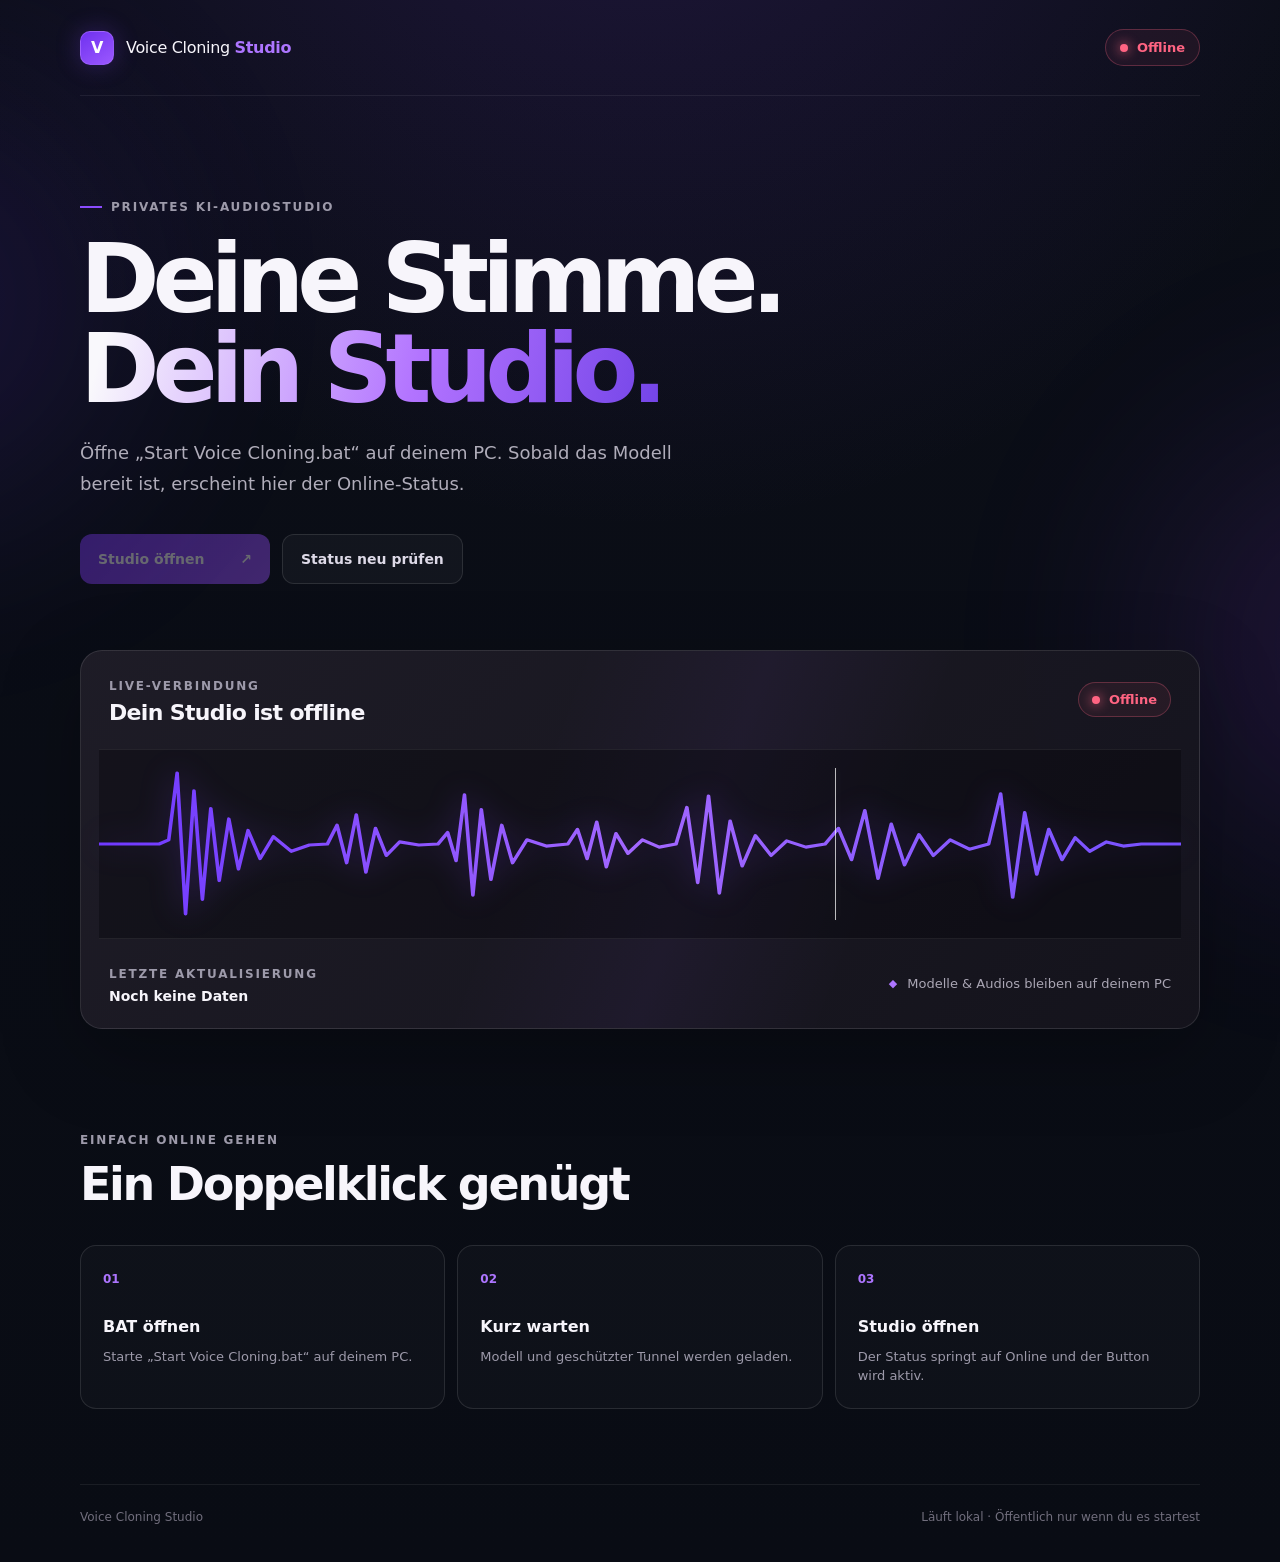
==== index.html @ 0af85f62 "Publish voice cloning studio status page" ====
<!doctype html>
<html lang="de">
  <head>
    <meta charset="utf-8">
    <meta name="viewport" content="width=device-width, initial-scale=1">
    <meta name="theme-color" content="#0a0d16">
    <meta name="description" content="Online-Status des privaten Voice Cloning Studios">
    <title>Voice Cloning Studio</title>
    <link rel="stylesheet" href="style.css">
  </head>
  <body>
    <div class="ambient ambient-one"></div>
    <div class="ambient ambient-two"></div>

    <main class="shell">
      <nav class="nav" aria-label="Hauptnavigation">
        <a class="brand" href="./" aria-label="Voice Cloning Studio Startseite">
          <span class="brand-icon" aria-hidden="true">V</span>
          <span>Voice Cloning <strong>Studio</strong></span>
        </a>
        <div id="status-pill" class="status-pill checking" role="status" aria-live="polite">
          <span class="status-dot"></span>
          <span id="status-label">Status wird geprüft</span>
        </div>
      </nav>

      <section class="hero">
        <div class="eyebrow"><span></span> Privates KI-Audiostudio</div>
        <h1>Deine Stimme.<br><span>Dein Studio.</span></h1>
        <p id="hero-copy">
          Die App läuft direkt auf deinem PC. Starte sie mit der BAT-Datei,
          dann kannst du sie hier sicher öffnen.
        </p>

        <div class="actions">
          <a id="open-app" class="primary-button disabled" href="#" aria-disabled="true">
            <span>Studio öffnen</span>
            <span aria-hidden="true">↗</span>
          </a>
          <button id="refresh-status" class="secondary-button" type="button">
            Status neu prüfen
          </button>
        </div>
      </section>

      <section class="studio-card" aria-label="Studio-Status">
        <div class="card-header">
          <div>
            <span class="mini-label">Live-Verbindung</span>
            <h2 id="card-title">Studio wird gesucht …</h2>
          </div>
          <div id="card-state" class="card-state checking">
            <span class="status-dot"></span>
            <span>Prüfen</span>
          </div>
        </div>

        <div class="wave-wrap" aria-hidden="true">
          <svg class="wave" viewBox="0 0 900 180" preserveAspectRatio="none">
            <defs>
              <linearGradient id="wave-gradient" x1="0" x2="1">
                <stop offset="0" stop-color="#6f39ff"/>
                <stop offset="0.5" stop-color="#a267ff"/>
                <stop offset="1" stop-color="#7650ff"/>
              </linearGradient>
            </defs>
            <path d="M0 90 L50 90 L58 86 L65 22 L72 157 L79 39 L86 143 L93 56 L100 125 L108 66 L116 114 L124 77 L134 104 L145 83 L160 97 L175 91 L190 90 L198 72 L206 108 L214 62 L222 117 L230 75 L239 101 L250 88 L266 91 L282 90 L290 79 L297 106 L304 43 L311 139 L318 57 L326 124 L335 72 L344 108 L356 86 L372 92 L390 90 L398 76 L406 104 L414 69 L422 112 L430 80 L440 99 L452 86 L466 93 L480 90 L489 55 L498 127 L507 44 L516 137 L525 68 L535 111 L546 82 L559 101 L572 87 L588 93 L604 90 L615 75 L626 105 L637 58 L648 123 L659 71 L670 110 L682 81 L694 101 L708 86 L724 95 L740 90 L750 42 L760 141 L770 60 L780 119 L790 76 L801 105 L812 84 L824 97 L838 88 L852 92 L867 90 L900 90" fill="none" stroke="url(#wave-gradient)" stroke-linecap="round" stroke-linejoin="round" stroke-width="3"/>
          </svg>
          <div class="playhead"></div>
        </div>

        <div class="card-footer">
          <div>
            <span class="mini-label">Letzte Aktualisierung</span>
            <strong id="last-update">Noch keine Daten</strong>
          </div>
          <div class="privacy-note">
            <span aria-hidden="true">◆</span>
            <span>Modelle &amp; Audios bleiben auf deinem PC</span>
          </div>
        </div>
      </section>

      <section class="how-it-works" aria-labelledby="steps-title">
        <div>
          <span class="mini-label">Einfach online gehen</span>
          <h2 id="steps-title">Ein Doppelklick genügt</h2>
        </div>
        <ol>
          <li><span>01</span><p><strong>BAT öffnen</strong>Starte „Start Voice Cloning.bat“ auf deinem PC.</p></li>
          <li><span>02</span><p><strong>Kurz warten</strong>Modell und geschützter Tunnel werden geladen.</p></li>
          <li><span>03</span><p><strong>Studio öffnen</strong>Der Status springt auf Online und der Button wird aktiv.</p></li>
        </ol>
      </section>

      <footer>
        <span>Voice Cloning Studio</span>
        <span>Läuft lokal · Öffentlich nur wenn du es startest</span>
      </footer>
    </main>

    <script src="app.js" defer></script>
  </body>
</html>
---- style.css ----
:root {
  color-scheme: dark;
  --bg: #090c14;
  --panel: rgba(27, 26, 35, 0.86);
  --panel-strong: #1b1a23;
  --line: rgba(255, 255, 255, 0.11);
  --muted: #9d9aaa;
  --text: #f7f5fb;
  --purple: #8b4cff;
  --purple-light: #ad75ff;
  --green: #47efb1;
  --red: #ff6482;
  font-family: Inter, ui-sans-serif, system-ui, -apple-system, BlinkMacSystemFont, "Segoe UI", sans-serif;
}

* { box-sizing: border-box; }

html { min-height: 100%; background: var(--bg); }

body {
  min-height: 100vh;
  margin: 0;
  overflow-x: hidden;
  color: var(--text);
  background:
    radial-gradient(circle at 50% -15%, rgba(102, 52, 189, 0.22), transparent 40%),
    linear-gradient(180deg, #0b0e17 0%, #090c14 100%);
}

a { color: inherit; }
button, a { -webkit-tap-highlight-color: transparent; }

.ambient {
  position: fixed;
  z-index: 0;
  width: 420px;
  height: 420px;
  border-radius: 50%;
  filter: blur(120px);
  pointer-events: none;
  opacity: 0.14;
}

.ambient-one { top: 10%; left: -300px; background: #7038ff; }
.ambient-two { right: -300px; bottom: 5%; background: #9c43ff; }

.shell {
  position: relative;
  z-index: 1;
  width: min(1120px, calc(100% - 40px));
  margin: 0 auto;
}

.nav {
  display: flex;
  align-items: center;
  justify-content: space-between;
  min-height: 96px;
  border-bottom: 1px solid rgba(255, 255, 255, 0.07);
}

.brand {
  display: inline-flex;
  align-items: center;
  gap: 12px;
  text-decoration: none;
  font-size: 16px;
  letter-spacing: -0.02em;
}

.brand strong { color: var(--purple-light); }

.brand-icon {
  display: grid;
  place-items: center;
  width: 34px;
  height: 34px;
  border: 1px solid rgba(174, 119, 255, 0.5);
  border-radius: 10px;
  color: white;
  background: linear-gradient(145deg, #6f31ef, #9b58ff);
  box-shadow: 0 0 24px rgba(136, 72, 255, 0.28);
  font-weight: 800;
}

.status-pill, .card-state {
  display: inline-flex;
  align-items: center;
  gap: 9px;
  border: 1px solid var(--line);
  border-radius: 999px;
  color: var(--muted);
  background: rgba(255, 255, 255, 0.035);
  font-size: 13px;
  font-weight: 700;
}

.status-pill { padding: 10px 14px; }
.card-state { padding: 9px 13px; }

.status-dot {
  width: 8px;
  height: 8px;
  border-radius: 50%;
  background: currentColor;
  box-shadow: 0 0 12px currentColor;
}

.online { color: var(--green); border-color: rgba(71, 239, 177, 0.28); background: rgba(71, 239, 177, 0.07); }
.offline { color: var(--red); border-color: rgba(255, 100, 130, 0.28); background: rgba(255, 100, 130, 0.07); }
.checking .status-dot { animation: pulse 1.15s ease-in-out infinite; }

.hero {
  max-width: 850px;
  padding: 104px 0 66px;
}

.eyebrow, .mini-label {
  color: var(--muted);
  font-size: 12px;
  font-weight: 800;
  letter-spacing: 0.15em;
  text-transform: uppercase;
}

.eyebrow { display: flex; align-items: center; gap: 9px; }
.eyebrow span { width: 22px; height: 2px; background: var(--purple); }

.hero h1 {
  margin: 20px 0 24px;
  font-size: clamp(54px, 8vw, 96px);
  line-height: 0.94;
  letter-spacing: -0.075em;
}

.hero h1 span {
  color: transparent;
  background: linear-gradient(105deg, #f9f8fc 5%, #b273ff 58%, #7243e7 100%);
  -webkit-background-clip: text;
  background-clip: text;
}

.hero > p {
  max-width: 650px;
  margin: 0;
  color: #b0adba;
  font-size: 18px;
  line-height: 1.7;
}

.actions { display: flex; gap: 12px; margin-top: 34px; }

.primary-button, .secondary-button {
  min-height: 50px;
  border-radius: 12px;
  padding: 0 18px;
  font: inherit;
  font-size: 14px;
  font-weight: 800;
  cursor: pointer;
  transition: transform 160ms ease, border-color 160ms ease, opacity 160ms ease;
}

.primary-button {
  display: inline-flex;
  align-items: center;
  justify-content: space-between;
  gap: 32px;
  min-width: 190px;
  color: white;
  text-decoration: none;
  background: linear-gradient(135deg, #7937ee, #9b52ff);
  box-shadow: 0 12px 34px rgba(127, 53, 238, 0.25);
}

.secondary-button { border: 1px solid var(--line); color: #ddd9e7; background: rgba(255, 255, 255, 0.035); }
.primary-button:not(.disabled):hover, .secondary-button:hover { transform: translateY(-2px); border-color: rgba(171, 116, 255, 0.45); }
.primary-button.disabled { opacity: 0.38; cursor: not-allowed; box-shadow: none; }

.studio-card {
  position: relative;
  overflow: hidden;
  border: 1px solid var(--line);
  border-radius: 22px;
  background: linear-gradient(135deg, rgba(31, 29, 40, 0.96), rgba(21, 20, 29, 0.96));
  box-shadow: 0 24px 80px rgba(0, 0, 0, 0.25);
}

.studio-card::before {
  position: absolute;
  inset: 0;
  content: "";
  pointer-events: none;
  background: linear-gradient(110deg, transparent 40%, rgba(149, 83, 255, 0.055), transparent 70%);
}

.card-header, .card-footer {
  position: relative;
  display: flex;
  align-items: center;
  justify-content: space-between;
  gap: 22px;
  padding: 24px 28px;
}

.card-header h2 { margin: 6px 0 0; font-size: 22px; letter-spacing: -0.03em; }
.wave-wrap { position: relative; height: 190px; margin: 0 18px; border-block: 1px solid rgba(255, 255, 255, 0.07); background: rgba(5, 5, 10, 0.36); }
.wave { width: 100%; height: 100%; filter: drop-shadow(0 0 15px rgba(132, 67, 255, 0.33)); }
.playhead { position: absolute; top: 18px; bottom: 18px; left: 68%; width: 1px; background: rgba(255, 255, 255, 0.72); box-shadow: 0 0 8px rgba(255, 255, 255, 0.2); }

.card-footer strong { display: block; margin-top: 6px; font-size: 14px; }
.privacy-note { display: flex; align-items: center; gap: 10px; color: #aaa6b4; font-size: 13px; }
.privacy-note > span:first-child { color: var(--purple-light); font-size: 11px; }

.how-it-works { padding: 100px 0 75px; }
.how-it-works h2 { margin: 9px 0 34px; font-size: clamp(30px, 4vw, 46px); letter-spacing: -0.05em; }
.how-it-works ol { display: grid; grid-template-columns: repeat(3, 1fr); gap: 12px; margin: 0; padding: 0; list-style: none; }
.how-it-works li { min-height: 150px; padding: 22px; border: 1px solid var(--line); border-radius: 16px; background: rgba(255, 255, 255, 0.025); }
.how-it-works li > span { color: var(--purple-light); font-size: 12px; font-weight: 900; }
.how-it-works p { display: flex; flex-direction: column; gap: 8px; margin: 28px 0 0; color: var(--muted); line-height: 1.5; font-size: 13px; }
.how-it-works p strong { color: var(--text); font-size: 16px; }

footer { display: flex; justify-content: space-between; gap: 20px; padding: 25px 0 38px; border-top: 1px solid rgba(255, 255, 255, 0.07); color: #716e7d; font-size: 12px; }

@keyframes pulse { 50% { opacity: 0.3; transform: scale(0.75); } }

@media (max-width: 720px) {
  .shell { width: min(100% - 26px, 1120px); }
  .nav { min-height: 78px; }
  .brand > span:last-child { display: none; }
  .hero { padding: 76px 0 48px; }
  .hero h1 { font-size: clamp(52px, 17vw, 76px); }
  .hero > p { font-size: 16px; }
  .actions { flex-direction: column; }
  .primary-button, .secondary-button { width: 100%; }
  .card-header, .card-footer { align-items: flex-start; flex-direction: column; padding: 21px; }
  .wave-wrap { height: 150px; margin: 0 10px; }
  .how-it-works { padding: 72px 0 55px; }
  .how-it-works ol { grid-template-columns: 1fr; }
  .how-it-works li { min-height: 125px; }
  footer { flex-direction: column; }
}

@media (prefers-reduced-motion: reduce) {
  *, *::before, *::after { scroll-behavior: auto !important; animation: none !important; transition: none !important; }
}
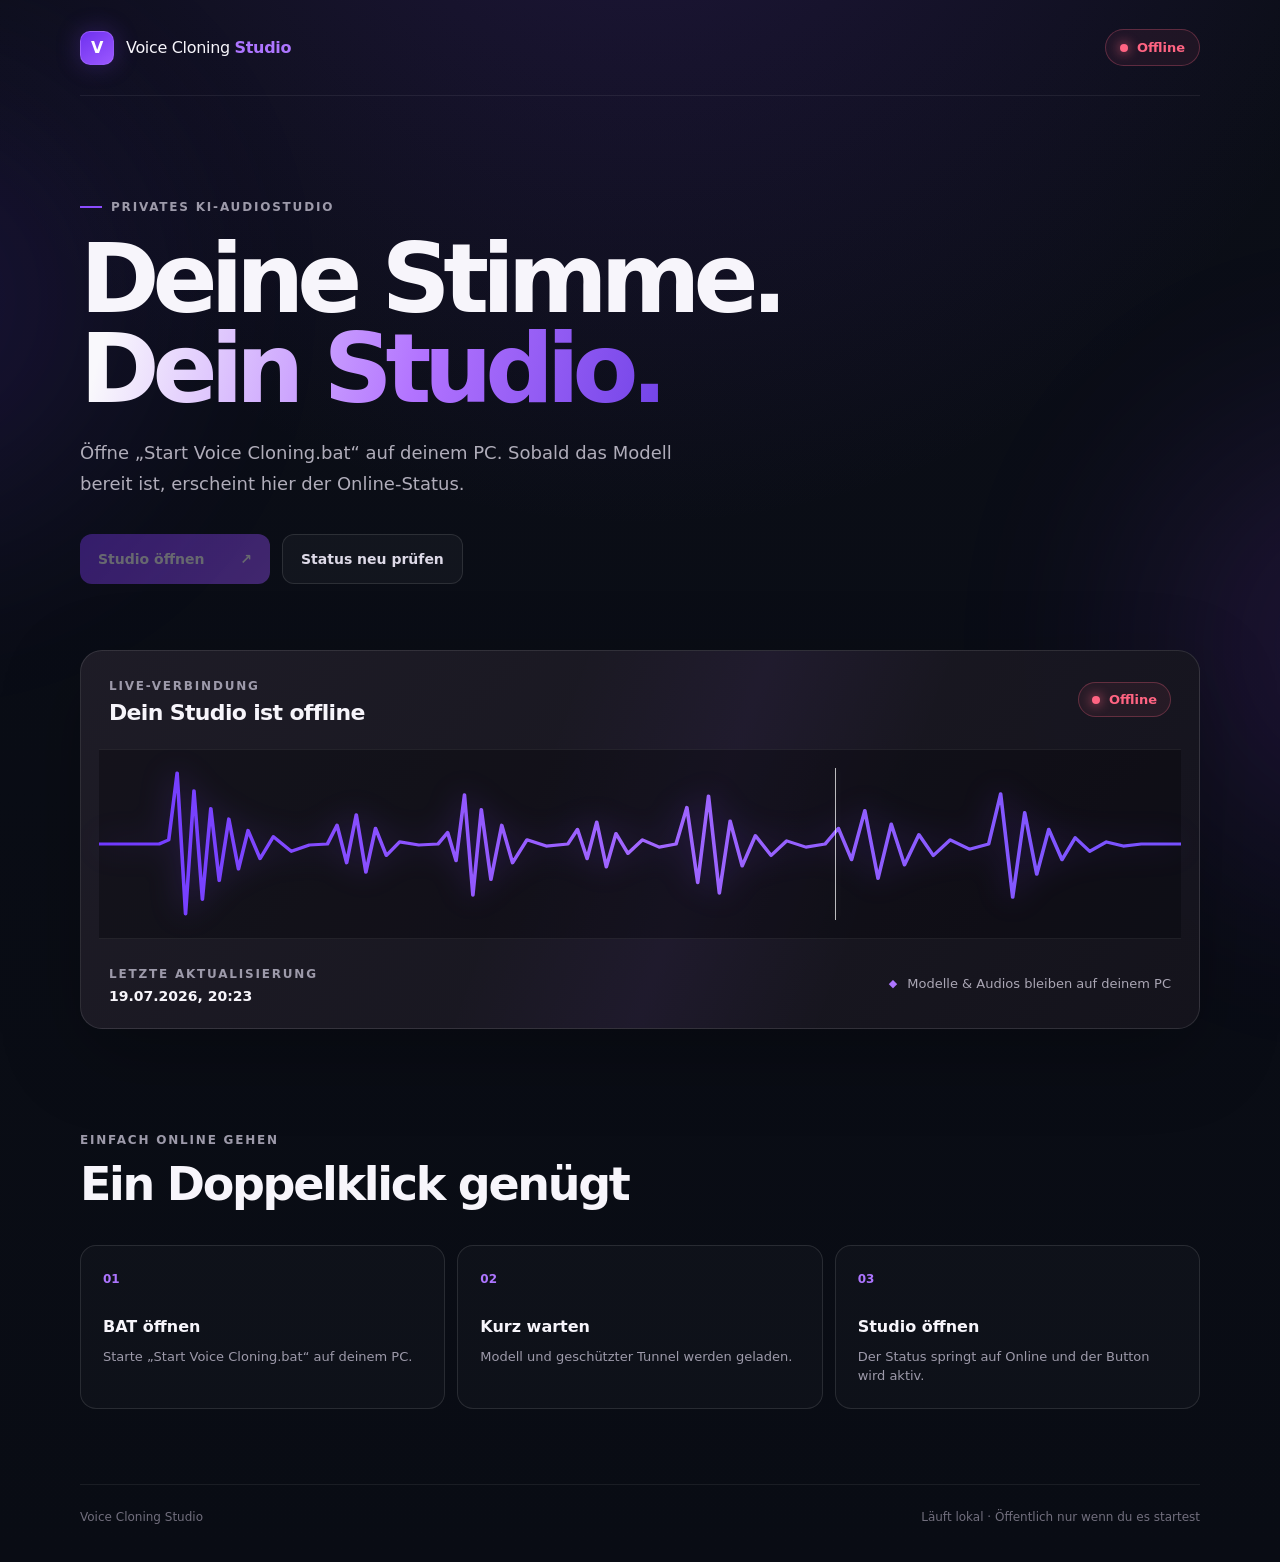
==== commit e0340b6d: "Version public page assets" ====
--- a/index.html
+++ b/index.html
@@ -6,7 +6,7 @@
     <meta name="theme-color" content="#0a0d16">
     <meta name="description" content="Online-Status des privaten Voice Cloning Studios">
     <title>Voice Cloning Studio</title>
-    <link rel="stylesheet" href="style.css">
+    <link rel="stylesheet" href="style.css?v=1">
   </head>
   <body>
     <div class="ambient ambient-one"></div>
@@ -99,6 +99,6 @@
       </footer>
     </main>
 
-    <script src="app.js" defer></script>
+    <script src="app.js?v=2" defer></script>
   </body>
 </html>
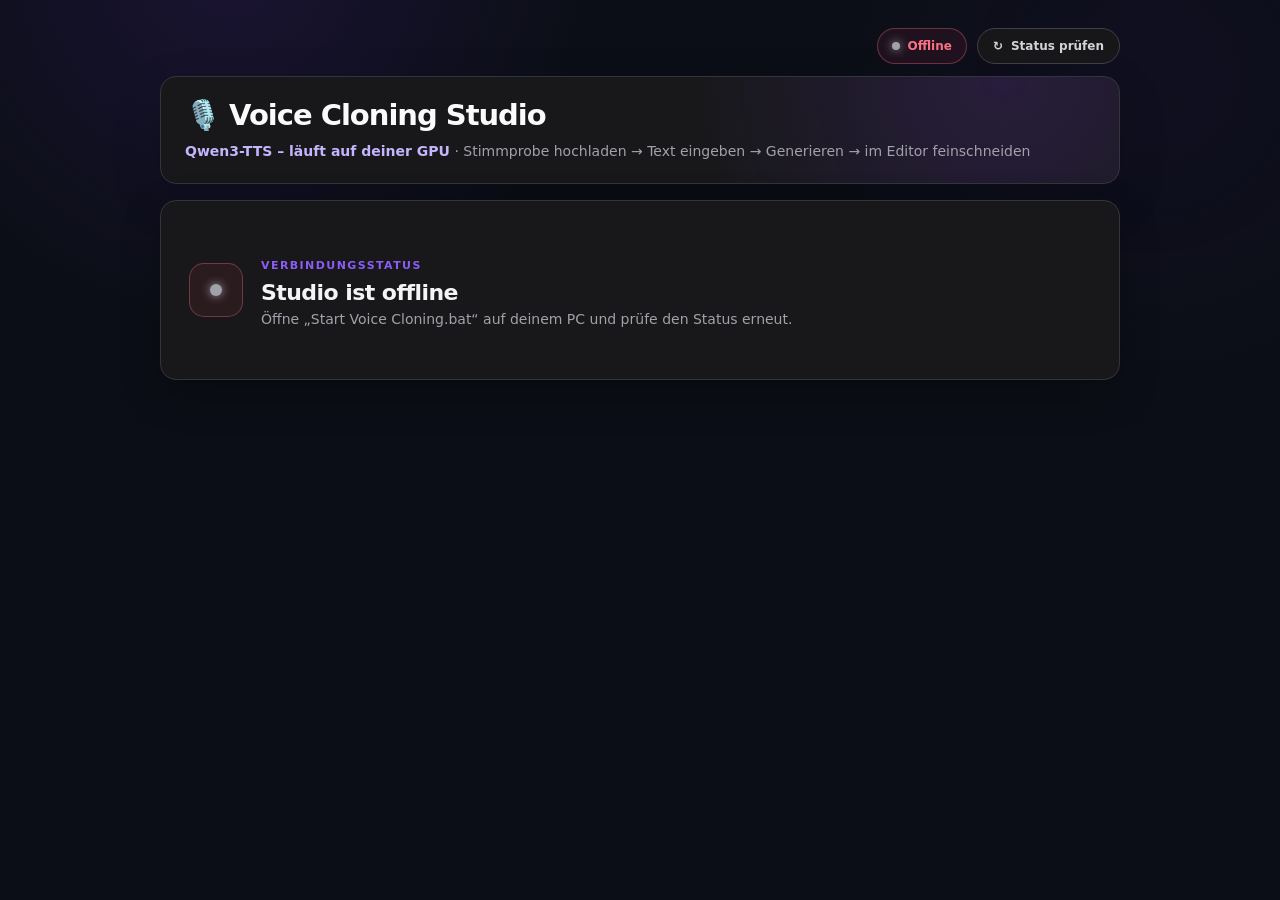
==== commit ed585237: "Open the original studio when it is online" ====
--- a/index.html
+++ b/index.html
@@ -3,102 +3,40 @@
   <head>
     <meta charset="utf-8">
     <meta name="viewport" content="width=device-width, initial-scale=1">
-    <meta name="theme-color" content="#0a0d16">
-    <meta name="description" content="Online-Status des privaten Voice Cloning Studios">
+    <meta name="theme-color" content="#0b0e16">
+    <meta name="description" content="Voice Cloning Studio">
     <title>Voice Cloning Studio</title>
-    <link rel="stylesheet" href="style.css?v=1">
+    <link rel="stylesheet" href="style.css?v=2">
   </head>
   <body>
-    <div class="ambient ambient-one"></div>
-    <div class="ambient ambient-two"></div>
+    <main class="studio-shell">
+      <div class="connection-toolbar" aria-label="Verbindungsstatus">
+        <div id="status-pill" class="status-pill checking" role="status" aria-live="polite">
+          <span class="status-dot" aria-hidden="true"></span>
+          <span id="status-label">Wird geprüft …</span>
+        </div>
+        <button id="refresh-status" class="status-button" type="button">
+          <span aria-hidden="true">↻</span> Status prüfen
+        </button>
+      </div>
 
-    <main class="shell">
-      <nav class="nav" aria-label="Hauptnavigation">
-        <a class="brand" href="./" aria-label="Voice Cloning Studio Startseite">
-          <span class="brand-icon" aria-hidden="true">V</span>
-          <span>Voice Cloning <strong>Studio</strong></span>
-        </a>
-        <div id="status-pill" class="status-pill checking" role="status" aria-live="polite">
+      <header class="studio-hero">
+        <h1>🎙️ Voice Cloning Studio</h1>
+        <p><strong>Qwen3-TTS – läuft auf deiner GPU</strong> · Stimmprobe hochladen → Text eingeben → Generieren → im Editor feinschneiden</p>
+      </header>
+
+      <section class="connection-panel" aria-labelledby="panel-title">
+        <div class="panel-icon" aria-hidden="true">
           <span class="status-dot"></span>
-          <span id="status-label">Status wird geprüft</span>
         </div>
-      </nav>
-
-      <section class="hero">
-        <div class="eyebrow"><span></span> Privates KI-Audiostudio</div>
-        <h1>Deine Stimme.<br><span>Dein Studio.</span></h1>
-        <p id="hero-copy">
-          Die App läuft direkt auf deinem PC. Starte sie mit der BAT-Datei,
-          dann kannst du sie hier sicher öffnen.
-        </p>
-
-        <div class="actions">
-          <a id="open-app" class="primary-button disabled" href="#" aria-disabled="true">
-            <span>Studio öffnen</span>
-            <span aria-hidden="true">↗</span>
-          </a>
-          <button id="refresh-status" class="secondary-button" type="button">
-            Status neu prüfen
-          </button>
+        <div>
+          <span class="panel-kicker">Verbindungsstatus</span>
+          <h2 id="panel-title">Studio wird gesucht …</h2>
+          <p id="panel-copy">Die Verbindung zu deinem PC wird geprüft.</p>
         </div>
       </section>
-
-      <section class="studio-card" aria-label="Studio-Status">
-        <div class="card-header">
-          <div>
-            <span class="mini-label">Live-Verbindung</span>
-            <h2 id="card-title">Studio wird gesucht …</h2>
-          </div>
-          <div id="card-state" class="card-state checking">
-            <span class="status-dot"></span>
-            <span>Prüfen</span>
-          </div>
-        </div>
-
-        <div class="wave-wrap" aria-hidden="true">
-          <svg class="wave" viewBox="0 0 900 180" preserveAspectRatio="none">
-            <defs>
-              <linearGradient id="wave-gradient" x1="0" x2="1">
-                <stop offset="0" stop-color="#6f39ff"/>
-                <stop offset="0.5" stop-color="#a267ff"/>
-                <stop offset="1" stop-color="#7650ff"/>
-              </linearGradient>
-            </defs>
-            <path d="M0 90 L50 90 L58 86 L65 22 L72 157 L79 39 L86 143 L93 56 L100 125 L108 66 L116 114 L124 77 L134 104 L145 83 L160 97 L175 91 L190 90 L198 72 L206 108 L214 62 L222 117 L230 75 L239 101 L250 88 L266 91 L282 90 L290 79 L297 106 L304 43 L311 139 L318 57 L326 124 L335 72 L344 108 L356 86 L372 92 L390 90 L398 76 L406 104 L414 69 L422 112 L430 80 L440 99 L452 86 L466 93 L480 90 L489 55 L498 127 L507 44 L516 137 L525 68 L535 111 L546 82 L559 101 L572 87 L588 93 L604 90 L615 75 L626 105 L637 58 L648 123 L659 71 L670 110 L682 81 L694 101 L708 86 L724 95 L740 90 L750 42 L760 141 L770 60 L780 119 L790 76 L801 105 L812 84 L824 97 L838 88 L852 92 L867 90 L900 90" fill="none" stroke="url(#wave-gradient)" stroke-linecap="round" stroke-linejoin="round" stroke-width="3"/>
-          </svg>
-          <div class="playhead"></div>
-        </div>
-
-        <div class="card-footer">
-          <div>
-            <span class="mini-label">Letzte Aktualisierung</span>
-            <strong id="last-update">Noch keine Daten</strong>
-          </div>
-          <div class="privacy-note">
-            <span aria-hidden="true">◆</span>
-            <span>Modelle &amp; Audios bleiben auf deinem PC</span>
-          </div>
-        </div>
-      </section>
-
-      <section class="how-it-works" aria-labelledby="steps-title">
-        <div>
-          <span class="mini-label">Einfach online gehen</span>
-          <h2 id="steps-title">Ein Doppelklick genügt</h2>
-        </div>
-        <ol>
-          <li><span>01</span><p><strong>BAT öffnen</strong>Starte „Start Voice Cloning.bat“ auf deinem PC.</p></li>
-          <li><span>02</span><p><strong>Kurz warten</strong>Modell und geschützter Tunnel werden geladen.</p></li>
-          <li><span>03</span><p><strong>Studio öffnen</strong>Der Status springt auf Online und der Button wird aktiv.</p></li>
-        </ol>
-      </section>
-
-      <footer>
-        <span>Voice Cloning Studio</span>
-        <span>Läuft lokal · Öffentlich nur wenn du es startest</span>
-      </footer>
     </main>
 
-    <script src="app.js?v=2" defer></script>
+    <script src="app.js?v=3" defer></script>
   </body>
 </html>
--- a/style.css
+++ b/style.css
@@ -1,246 +1,167 @@
 :root {
   color-scheme: dark;
-  --bg: #090c14;
-  --panel: rgba(27, 26, 35, 0.86);
-  --panel-strong: #1b1a23;
-  --line: rgba(255, 255, 255, 0.11);
-  --muted: #9d9aaa;
-  --text: #f7f5fb;
-  --purple: #8b4cff;
-  --purple-light: #ad75ff;
-  --green: #47efb1;
-  --red: #ff6482;
   font-family: Inter, ui-sans-serif, system-ui, -apple-system, BlinkMacSystemFont, "Segoe UI", sans-serif;
+  color: #e4e4e7;
+  background: #0b0e16;
 }
 
 * { box-sizing: border-box; }
 
-html { min-height: 100%; background: var(--bg); }
+html, body { min-height: 100%; }
 
 body {
-  min-height: 100vh;
   margin: 0;
-  overflow-x: hidden;
-  color: var(--text);
   background:
-    radial-gradient(circle at 50% -15%, rgba(102, 52, 189, 0.22), transparent 40%),
-    linear-gradient(180deg, #0b0e17 0%, #090c14 100%);
+    radial-gradient(circle at 18% -8%, rgba(124, 58, 237, 0.13), transparent 32%),
+    radial-gradient(circle at 90% 18%, rgba(76, 29, 149, 0.08), transparent 28%),
+    #0b0e16;
 }
 
-a { color: inherit; }
-button, a { -webkit-tap-highlight-color: transparent; }
+button { font: inherit; }
 
-.ambient {
-  position: fixed;
-  z-index: 0;
-  width: 420px;
-  height: 420px;
-  border-radius: 50%;
-  filter: blur(120px);
-  pointer-events: none;
-  opacity: 0.14;
+.studio-shell {
+  width: min(960px, calc(100% - 32px));
+  margin: 0 auto;
+  padding: 28px 0 42px;
 }
 
-.ambient-one { top: 10%; left: -300px; background: #7038ff; }
-.ambient-two { right: -300px; bottom: 5%; background: #9c43ff; }
-
-.shell {
-  position: relative;
-  z-index: 1;
-  width: min(1120px, calc(100% - 40px));
-  margin: 0 auto;
+.connection-toolbar {
+  display: flex;
+  align-items: center;
+  justify-content: flex-end;
+  gap: 10px;
+  margin-bottom: 12px;
 }
 
-.nav {
-  display: flex;
-  align-items: center;
-  justify-content: space-between;
-  min-height: 96px;
-  border-bottom: 1px solid rgba(255, 255, 255, 0.07);
-}
-
-.brand {
+.status-pill,
+.status-button {
   display: inline-flex;
   align-items: center;
-  gap: 12px;
-  text-decoration: none;
-  font-size: 16px;
-  letter-spacing: -0.02em;
-}
-
-.brand strong { color: var(--purple-light); }
-
-.brand-icon {
-  display: grid;
-  place-items: center;
-  width: 34px;
-  height: 34px;
-  border: 1px solid rgba(174, 119, 255, 0.5);
-  border-radius: 10px;
-  color: white;
-  background: linear-gradient(145deg, #6f31ef, #9b58ff);
-  box-shadow: 0 0 24px rgba(136, 72, 255, 0.28);
+  justify-content: center;
+  gap: 8px;
+  min-height: 36px;
+  border: 1px solid #3f3f49;
+  border-radius: 999px;
+  color: #d4d4d8;
+  background: rgba(24, 24, 27, 0.92);
+  font-size: 12px;
   font-weight: 800;
 }
 
-.status-pill, .card-state {
-  display: inline-flex;
-  align-items: center;
-  gap: 9px;
-  border: 1px solid var(--line);
-  border-radius: 999px;
-  color: var(--muted);
-  background: rgba(255, 255, 255, 0.035);
-  font-size: 13px;
-  font-weight: 700;
+.status-pill { padding: 0 14px; }
+
+.status-button {
+  padding: 0 15px;
+  cursor: pointer;
+  transition: border-color 150ms ease, background 150ms ease, transform 150ms ease;
 }
 
-.status-pill { padding: 10px 14px; }
-.card-state { padding: 9px 13px; }
+.status-button:hover:not(:disabled) {
+  border-color: #8b5cf6;
+  background: #292331;
+  transform: translateY(-1px);
+}
+
+.status-button:disabled { cursor: wait; opacity: 0.62; }
 
 .status-dot {
   width: 8px;
   height: 8px;
   border-radius: 50%;
+  color: #a1a1aa;
   background: currentColor;
-  box-shadow: 0 0 12px currentColor;
+  box-shadow: 0 0 10px currentColor;
 }
 
-.online { color: var(--green); border-color: rgba(71, 239, 177, 0.28); background: rgba(71, 239, 177, 0.07); }
-.offline { color: var(--red); border-color: rgba(255, 100, 130, 0.28); background: rgba(255, 100, 130, 0.07); }
-.checking .status-dot { animation: pulse 1.15s ease-in-out infinite; }
+.online { color: #34d399; border-color: rgba(52, 211, 153, 0.34); background: rgba(16, 185, 129, 0.08); }
+.offline { color: #fb7185; border-color: rgba(251, 113, 133, 0.34); background: rgba(244, 63, 94, 0.08); }
+.checking .status-dot { animation: status-pulse 0.9s ease-in-out infinite; }
 
-.hero {
-  max-width: 850px;
-  padding: 104px 0 66px;
+.studio-hero {
+  margin-bottom: 16px;
+  padding: 21px 24px;
+  border: 1px solid #34343d;
+  border-radius: 16px;
+  background:
+    radial-gradient(circle at 88% 0%, rgba(124, 58, 237, 0.16), transparent 36%),
+    #18181b;
+  box-shadow: 0 18px 50px rgba(0, 0, 0, 0.16);
 }
 
-.eyebrow, .mini-label {
-  color: var(--muted);
-  font-size: 12px;
-  font-weight: 800;
-  letter-spacing: 0.15em;
+.studio-hero h1 {
+  margin: 0 0 8px;
+  color: #fafafa;
+  font-size: 29px;
+  line-height: 1.2;
+  letter-spacing: -0.035em;
+}
+
+.studio-hero p {
+  margin: 0;
+  color: #a1a1aa;
+  font-size: 14px;
+  line-height: 1.55;
+}
+
+.studio-hero strong { color: #c4b5fd; }
+
+.connection-panel {
+  display: flex;
+  align-items: center;
+  gap: 18px;
+  min-height: 180px;
+  padding: 28px;
+  border: 1px solid #34343d;
+  border-radius: 16px;
+  background: #18181b;
+  box-shadow: 0 14px 40px rgba(0, 0, 0, 0.22);
+}
+
+.panel-icon {
+  display: grid;
+  flex: 0 0 auto;
+  place-items: center;
+  width: 54px;
+  height: 54px;
+  border: 1px solid #3f3f49;
+  border-radius: 15px;
+  color: #a1a1aa;
+  background: #101013;
+}
+
+.panel-icon .status-dot { width: 12px; height: 12px; }
+
+.panel-kicker {
+  color: #8b5cf6;
+  font-size: 11px;
+  font-weight: 900;
+  letter-spacing: 0.13em;
   text-transform: uppercase;
 }
 
-.eyebrow { display: flex; align-items: center; gap: 9px; }
-.eyebrow span { width: 22px; height: 2px; background: var(--purple); }
-
-.hero h1 {
-  margin: 20px 0 24px;
-  font-size: clamp(54px, 8vw, 96px);
-  line-height: 0.94;
-  letter-spacing: -0.075em;
+.connection-panel h2 {
+  margin: 7px 0 6px;
+  color: #f4f4f5;
+  font-size: 22px;
+  letter-spacing: -0.025em;
 }
 
-.hero h1 span {
-  color: transparent;
-  background: linear-gradient(105deg, #f9f8fc 5%, #b273ff 58%, #7243e7 100%);
-  -webkit-background-clip: text;
-  background-clip: text;
-}
+.connection-panel p { margin: 0; color: #a1a1aa; font-size: 14px; }
 
-.hero > p {
-  max-width: 650px;
-  margin: 0;
-  color: #b0adba;
-  font-size: 18px;
-  line-height: 1.7;
-}
+body.is-online .panel-icon { color: #34d399; border-color: rgba(52, 211, 153, 0.34); background: rgba(16, 185, 129, 0.08); }
+body.is-offline .panel-icon { color: #fb7185; border-color: rgba(251, 113, 133, 0.34); background: rgba(244, 63, 94, 0.08); }
 
-.actions { display: flex; gap: 12px; margin-top: 34px; }
+@keyframes status-pulse { 50% { opacity: 0.35; transform: scale(0.75); } }
 
-.primary-button, .secondary-button {
-  min-height: 50px;
-  border-radius: 12px;
-  padding: 0 18px;
-  font: inherit;
-  font-size: 14px;
-  font-weight: 800;
-  cursor: pointer;
-  transition: transform 160ms ease, border-color 160ms ease, opacity 160ms ease;
-}
-
-.primary-button {
-  display: inline-flex;
-  align-items: center;
-  justify-content: space-between;
-  gap: 32px;
-  min-width: 190px;
-  color: white;
-  text-decoration: none;
-  background: linear-gradient(135deg, #7937ee, #9b52ff);
-  box-shadow: 0 12px 34px rgba(127, 53, 238, 0.25);
-}
-
-.secondary-button { border: 1px solid var(--line); color: #ddd9e7; background: rgba(255, 255, 255, 0.035); }
-.primary-button:not(.disabled):hover, .secondary-button:hover { transform: translateY(-2px); border-color: rgba(171, 116, 255, 0.45); }
-.primary-button.disabled { opacity: 0.38; cursor: not-allowed; box-shadow: none; }
-
-.studio-card {
-  position: relative;
-  overflow: hidden;
-  border: 1px solid var(--line);
-  border-radius: 22px;
-  background: linear-gradient(135deg, rgba(31, 29, 40, 0.96), rgba(21, 20, 29, 0.96));
-  box-shadow: 0 24px 80px rgba(0, 0, 0, 0.25);
-}
-
-.studio-card::before {
-  position: absolute;
-  inset: 0;
-  content: "";
-  pointer-events: none;
-  background: linear-gradient(110deg, transparent 40%, rgba(149, 83, 255, 0.055), transparent 70%);
-}
-
-.card-header, .card-footer {
-  position: relative;
-  display: flex;
-  align-items: center;
-  justify-content: space-between;
-  gap: 22px;
-  padding: 24px 28px;
-}
-
-.card-header h2 { margin: 6px 0 0; font-size: 22px; letter-spacing: -0.03em; }
-.wave-wrap { position: relative; height: 190px; margin: 0 18px; border-block: 1px solid rgba(255, 255, 255, 0.07); background: rgba(5, 5, 10, 0.36); }
-.wave { width: 100%; height: 100%; filter: drop-shadow(0 0 15px rgba(132, 67, 255, 0.33)); }
-.playhead { position: absolute; top: 18px; bottom: 18px; left: 68%; width: 1px; background: rgba(255, 255, 255, 0.72); box-shadow: 0 0 8px rgba(255, 255, 255, 0.2); }
-
-.card-footer strong { display: block; margin-top: 6px; font-size: 14px; }
-.privacy-note { display: flex; align-items: center; gap: 10px; color: #aaa6b4; font-size: 13px; }
-.privacy-note > span:first-child { color: var(--purple-light); font-size: 11px; }
-
-.how-it-works { padding: 100px 0 75px; }
-.how-it-works h2 { margin: 9px 0 34px; font-size: clamp(30px, 4vw, 46px); letter-spacing: -0.05em; }
-.how-it-works ol { display: grid; grid-template-columns: repeat(3, 1fr); gap: 12px; margin: 0; padding: 0; list-style: none; }
-.how-it-works li { min-height: 150px; padding: 22px; border: 1px solid var(--line); border-radius: 16px; background: rgba(255, 255, 255, 0.025); }
-.how-it-works li > span { color: var(--purple-light); font-size: 12px; font-weight: 900; }
-.how-it-works p { display: flex; flex-direction: column; gap: 8px; margin: 28px 0 0; color: var(--muted); line-height: 1.5; font-size: 13px; }
-.how-it-works p strong { color: var(--text); font-size: 16px; }
-
-footer { display: flex; justify-content: space-between; gap: 20px; padding: 25px 0 38px; border-top: 1px solid rgba(255, 255, 255, 0.07); color: #716e7d; font-size: 12px; }
-
-@keyframes pulse { 50% { opacity: 0.3; transform: scale(0.75); } }
-
-@media (max-width: 720px) {
-  .shell { width: min(100% - 26px, 1120px); }
-  .nav { min-height: 78px; }
-  .brand > span:last-child { display: none; }
-  .hero { padding: 76px 0 48px; }
-  .hero h1 { font-size: clamp(52px, 17vw, 76px); }
-  .hero > p { font-size: 16px; }
-  .actions { flex-direction: column; }
-  .primary-button, .secondary-button { width: 100%; }
-  .card-header, .card-footer { align-items: flex-start; flex-direction: column; padding: 21px; }
-  .wave-wrap { height: 150px; margin: 0 10px; }
-  .how-it-works { padding: 72px 0 55px; }
-  .how-it-works ol { grid-template-columns: 1fr; }
-  .how-it-works li { min-height: 125px; }
-  footer { flex-direction: column; }
+@media (max-width: 640px) {
+  .studio-shell { width: min(100% - 22px, 960px); padding-top: 16px; }
+  .connection-toolbar { align-items: stretch; }
+  .status-pill, .status-button { min-height: 38px; }
+  .studio-hero { padding: 19px; }
+  .studio-hero h1 { font-size: 24px; }
+  .connection-panel { align-items: flex-start; min-height: 160px; padding: 22px; }
 }
 
 @media (prefers-reduced-motion: reduce) {
-  *, *::before, *::after { scroll-behavior: auto !important; animation: none !important; transition: none !important; }
+  *, *::before, *::after { animation: none !important; transition: none !important; }
 }
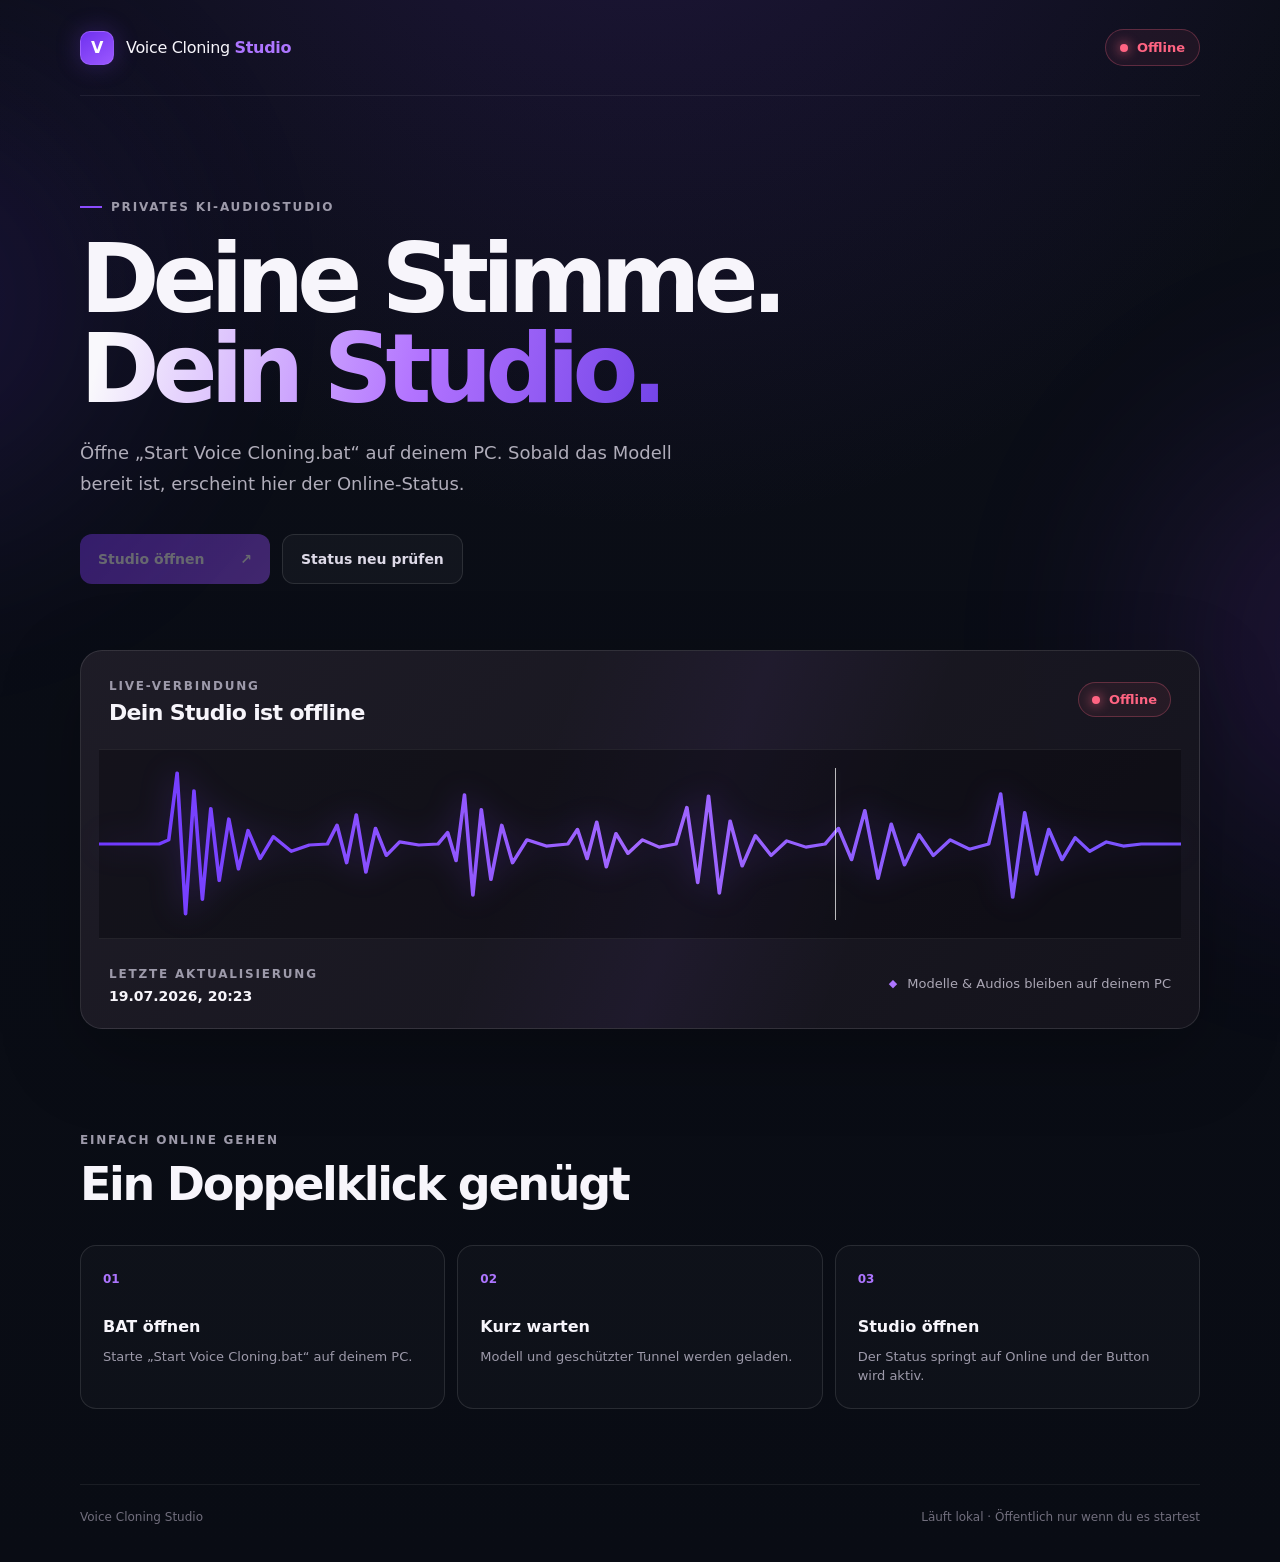
==== commit f3e09fea: "Revert changes made after 22:25" ====
--- a/index.html
+++ b/index.html
@@ -3,40 +3,102 @@
   <head>
     <meta charset="utf-8">
     <meta name="viewport" content="width=device-width, initial-scale=1">
-    <meta name="theme-color" content="#0b0e16">
-    <meta name="description" content="Voice Cloning Studio">
+    <meta name="theme-color" content="#0a0d16">
+    <meta name="description" content="Online-Status des privaten Voice Cloning Studios">
     <title>Voice Cloning Studio</title>
-    <link rel="stylesheet" href="style.css?v=2">
+    <link rel="stylesheet" href="style.css">
   </head>
   <body>
-    <main class="studio-shell">
-      <div class="connection-toolbar" aria-label="Verbindungsstatus">
+    <div class="ambient ambient-one"></div>
+    <div class="ambient ambient-two"></div>
+
+    <main class="shell">
+      <nav class="nav" aria-label="Hauptnavigation">
+        <a class="brand" href="./" aria-label="Voice Cloning Studio Startseite">
+          <span class="brand-icon" aria-hidden="true">V</span>
+          <span>Voice Cloning <strong>Studio</strong></span>
+        </a>
         <div id="status-pill" class="status-pill checking" role="status" aria-live="polite">
-          <span class="status-dot" aria-hidden="true"></span>
-          <span id="status-label">Wird geprüft …</span>
+          <span class="status-dot"></span>
+          <span id="status-label">Status wird geprüft</span>
         </div>
-        <button id="refresh-status" class="status-button" type="button">
-          <span aria-hidden="true">↻</span> Status prüfen
-        </button>
-      </div>
+      </nav>
 
-      <header class="studio-hero">
-        <h1>🎙️ Voice Cloning Studio</h1>
-        <p><strong>Qwen3-TTS – läuft auf deiner GPU</strong> · Stimmprobe hochladen → Text eingeben → Generieren → im Editor feinschneiden</p>
-      </header>
+      <section class="hero">
+        <div class="eyebrow"><span></span> Privates KI-Audiostudio</div>
+        <h1>Deine Stimme.<br><span>Dein Studio.</span></h1>
+        <p id="hero-copy">
+          Die App läuft direkt auf deinem PC. Starte sie mit der BAT-Datei,
+          dann kannst du sie hier sicher öffnen.
+        </p>
 
-      <section class="connection-panel" aria-labelledby="panel-title">
-        <div class="panel-icon" aria-hidden="true">
-          <span class="status-dot"></span>
-        </div>
-        <div>
-          <span class="panel-kicker">Verbindungsstatus</span>
-          <h2 id="panel-title">Studio wird gesucht …</h2>
-          <p id="panel-copy">Die Verbindung zu deinem PC wird geprüft.</p>
+        <div class="actions">
+          <a id="open-app" class="primary-button disabled" href="#" aria-disabled="true">
+            <span>Studio öffnen</span>
+            <span aria-hidden="true">↗</span>
+          </a>
+          <button id="refresh-status" class="secondary-button" type="button">
+            Status neu prüfen
+          </button>
         </div>
       </section>
+
+      <section class="studio-card" aria-label="Studio-Status">
+        <div class="card-header">
+          <div>
+            <span class="mini-label">Live-Verbindung</span>
+            <h2 id="card-title">Studio wird gesucht …</h2>
+          </div>
+          <div id="card-state" class="card-state checking">
+            <span class="status-dot"></span>
+            <span>Prüfen</span>
+          </div>
+        </div>
+
+        <div class="wave-wrap" aria-hidden="true">
+          <svg class="wave" viewBox="0 0 900 180" preserveAspectRatio="none">
+            <defs>
+              <linearGradient id="wave-gradient" x1="0" x2="1">
+                <stop offset="0" stop-color="#6f39ff"/>
+                <stop offset="0.5" stop-color="#a267ff"/>
+                <stop offset="1" stop-color="#7650ff"/>
+              </linearGradient>
+            </defs>
+            <path d="M0 90 L50 90 L58 86 L65 22 L72 157 L79 39 L86 143 L93 56 L100 125 L108 66 L116 114 L124 77 L134 104 L145 83 L160 97 L175 91 L190 90 L198 72 L206 108 L214 62 L222 117 L230 75 L239 101 L250 88 L266 91 L282 90 L290 79 L297 106 L304 43 L311 139 L318 57 L326 124 L335 72 L344 108 L356 86 L372 92 L390 90 L398 76 L406 104 L414 69 L422 112 L430 80 L440 99 L452 86 L466 93 L480 90 L489 55 L498 127 L507 44 L516 137 L525 68 L535 111 L546 82 L559 101 L572 87 L588 93 L604 90 L615 75 L626 105 L637 58 L648 123 L659 71 L670 110 L682 81 L694 101 L708 86 L724 95 L740 90 L750 42 L760 141 L770 60 L780 119 L790 76 L801 105 L812 84 L824 97 L838 88 L852 92 L867 90 L900 90" fill="none" stroke="url(#wave-gradient)" stroke-linecap="round" stroke-linejoin="round" stroke-width="3"/>
+          </svg>
+          <div class="playhead"></div>
+        </div>
+
+        <div class="card-footer">
+          <div>
+            <span class="mini-label">Letzte Aktualisierung</span>
+            <strong id="last-update">Noch keine Daten</strong>
+          </div>
+          <div class="privacy-note">
+            <span aria-hidden="true">◆</span>
+            <span>Modelle &amp; Audios bleiben auf deinem PC</span>
+          </div>
+        </div>
+      </section>
+
+      <section class="how-it-works" aria-labelledby="steps-title">
+        <div>
+          <span class="mini-label">Einfach online gehen</span>
+          <h2 id="steps-title">Ein Doppelklick genügt</h2>
+        </div>
+        <ol>
+          <li><span>01</span><p><strong>BAT öffnen</strong>Starte „Start Voice Cloning.bat“ auf deinem PC.</p></li>
+          <li><span>02</span><p><strong>Kurz warten</strong>Modell und geschützter Tunnel werden geladen.</p></li>
+          <li><span>03</span><p><strong>Studio öffnen</strong>Der Status springt auf Online und der Button wird aktiv.</p></li>
+        </ol>
+      </section>
+
+      <footer>
+        <span>Voice Cloning Studio</span>
+        <span>Läuft lokal · Öffentlich nur wenn du es startest</span>
+      </footer>
     </main>
 
-    <script src="app.js?v=3" defer></script>
+    <script src="app.js" defer></script>
   </body>
 </html>
--- a/style.css
+++ b/style.css
@@ -1,167 +1,246 @@
 :root {
   color-scheme: dark;
+  --bg: #090c14;
+  --panel: rgba(27, 26, 35, 0.86);
+  --panel-strong: #1b1a23;
+  --line: rgba(255, 255, 255, 0.11);
+  --muted: #9d9aaa;
+  --text: #f7f5fb;
+  --purple: #8b4cff;
+  --purple-light: #ad75ff;
+  --green: #47efb1;
+  --red: #ff6482;
   font-family: Inter, ui-sans-serif, system-ui, -apple-system, BlinkMacSystemFont, "Segoe UI", sans-serif;
-  color: #e4e4e7;
-  background: #0b0e16;
 }
 
 * { box-sizing: border-box; }
 
-html, body { min-height: 100%; }
+html { min-height: 100%; background: var(--bg); }
 
 body {
+  min-height: 100vh;
   margin: 0;
+  overflow-x: hidden;
+  color: var(--text);
   background:
-    radial-gradient(circle at 18% -8%, rgba(124, 58, 237, 0.13), transparent 32%),
-    radial-gradient(circle at 90% 18%, rgba(76, 29, 149, 0.08), transparent 28%),
-    #0b0e16;
-}
-
-button { font: inherit; }
-
-.studio-shell {
-  width: min(960px, calc(100% - 32px));
+    radial-gradient(circle at 50% -15%, rgba(102, 52, 189, 0.22), transparent 40%),
+    linear-gradient(180deg, #0b0e17 0%, #090c14 100%);
+}
+
+a { color: inherit; }
+button, a { -webkit-tap-highlight-color: transparent; }
+
+.ambient {
+  position: fixed;
+  z-index: 0;
+  width: 420px;
+  height: 420px;
+  border-radius: 50%;
+  filter: blur(120px);
+  pointer-events: none;
+  opacity: 0.14;
+}
+
+.ambient-one { top: 10%; left: -300px; background: #7038ff; }
+.ambient-two { right: -300px; bottom: 5%; background: #9c43ff; }
+
+.shell {
+  position: relative;
+  z-index: 1;
+  width: min(1120px, calc(100% - 40px));
   margin: 0 auto;
-  padding: 28px 0 42px;
-}
-
-.connection-toolbar {
+}
+
+.nav {
   display: flex;
   align-items: center;
-  justify-content: flex-end;
-  gap: 10px;
-  margin-bottom: 12px;
-}
-
-.status-pill,
-.status-button {
+  justify-content: space-between;
+  min-height: 96px;
+  border-bottom: 1px solid rgba(255, 255, 255, 0.07);
+}
+
+.brand {
   display: inline-flex;
   align-items: center;
-  justify-content: center;
-  gap: 8px;
-  min-height: 36px;
-  border: 1px solid #3f3f49;
+  gap: 12px;
+  text-decoration: none;
+  font-size: 16px;
+  letter-spacing: -0.02em;
+}
+
+.brand strong { color: var(--purple-light); }
+
+.brand-icon {
+  display: grid;
+  place-items: center;
+  width: 34px;
+  height: 34px;
+  border: 1px solid rgba(174, 119, 255, 0.5);
+  border-radius: 10px;
+  color: white;
+  background: linear-gradient(145deg, #6f31ef, #9b58ff);
+  box-shadow: 0 0 24px rgba(136, 72, 255, 0.28);
+  font-weight: 800;
+}
+
+.status-pill, .card-state {
+  display: inline-flex;
+  align-items: center;
+  gap: 9px;
+  border: 1px solid var(--line);
   border-radius: 999px;
-  color: #d4d4d8;
-  background: rgba(24, 24, 27, 0.92);
-  font-size: 12px;
-  font-weight: 800;
-}
-
-.status-pill { padding: 0 14px; }
-
-.status-button {
-  padding: 0 15px;
-  cursor: pointer;
-  transition: border-color 150ms ease, background 150ms ease, transform 150ms ease;
-}
-
-.status-button:hover:not(:disabled) {
-  border-color: #8b5cf6;
-  background: #292331;
-  transform: translateY(-1px);
-}
-
-.status-button:disabled { cursor: wait; opacity: 0.62; }
+  color: var(--muted);
+  background: rgba(255, 255, 255, 0.035);
+  font-size: 13px;
+  font-weight: 700;
+}
+
+.status-pill { padding: 10px 14px; }
+.card-state { padding: 9px 13px; }
 
 .status-dot {
   width: 8px;
   height: 8px;
   border-radius: 50%;
-  color: #a1a1aa;
   background: currentColor;
-  box-shadow: 0 0 10px currentColor;
-}
-
-.online { color: #34d399; border-color: rgba(52, 211, 153, 0.34); background: rgba(16, 185, 129, 0.08); }
-.offline { color: #fb7185; border-color: rgba(251, 113, 133, 0.34); background: rgba(244, 63, 94, 0.08); }
-.checking .status-dot { animation: status-pulse 0.9s ease-in-out infinite; }
-
-.studio-hero {
-  margin-bottom: 16px;
-  padding: 21px 24px;
-  border: 1px solid #34343d;
-  border-radius: 16px;
-  background:
-    radial-gradient(circle at 88% 0%, rgba(124, 58, 237, 0.16), transparent 36%),
-    #18181b;
-  box-shadow: 0 18px 50px rgba(0, 0, 0, 0.16);
-}
-
-.studio-hero h1 {
-  margin: 0 0 8px;
-  color: #fafafa;
-  font-size: 29px;
-  line-height: 1.2;
-  letter-spacing: -0.035em;
-}
-
-.studio-hero p {
+  box-shadow: 0 0 12px currentColor;
+}
+
+.online { color: var(--green); border-color: rgba(71, 239, 177, 0.28); background: rgba(71, 239, 177, 0.07); }
+.offline { color: var(--red); border-color: rgba(255, 100, 130, 0.28); background: rgba(255, 100, 130, 0.07); }
+.checking .status-dot { animation: pulse 1.15s ease-in-out infinite; }
+
+.hero {
+  max-width: 850px;
+  padding: 104px 0 66px;
+}
+
+.eyebrow, .mini-label {
+  color: var(--muted);
+  font-size: 12px;
+  font-weight: 800;
+  letter-spacing: 0.15em;
+  text-transform: uppercase;
+}
+
+.eyebrow { display: flex; align-items: center; gap: 9px; }
+.eyebrow span { width: 22px; height: 2px; background: var(--purple); }
+
+.hero h1 {
+  margin: 20px 0 24px;
+  font-size: clamp(54px, 8vw, 96px);
+  line-height: 0.94;
+  letter-spacing: -0.075em;
+}
+
+.hero h1 span {
+  color: transparent;
+  background: linear-gradient(105deg, #f9f8fc 5%, #b273ff 58%, #7243e7 100%);
+  -webkit-background-clip: text;
+  background-clip: text;
+}
+
+.hero > p {
+  max-width: 650px;
   margin: 0;
-  color: #a1a1aa;
+  color: #b0adba;
+  font-size: 18px;
+  line-height: 1.7;
+}
+
+.actions { display: flex; gap: 12px; margin-top: 34px; }
+
+.primary-button, .secondary-button {
+  min-height: 50px;
+  border-radius: 12px;
+  padding: 0 18px;
+  font: inherit;
   font-size: 14px;
-  line-height: 1.55;
-}
-
-.studio-hero strong { color: #c4b5fd; }
-
-.connection-panel {
+  font-weight: 800;
+  cursor: pointer;
+  transition: transform 160ms ease, border-color 160ms ease, opacity 160ms ease;
+}
+
+.primary-button {
+  display: inline-flex;
+  align-items: center;
+  justify-content: space-between;
+  gap: 32px;
+  min-width: 190px;
+  color: white;
+  text-decoration: none;
+  background: linear-gradient(135deg, #7937ee, #9b52ff);
+  box-shadow: 0 12px 34px rgba(127, 53, 238, 0.25);
+}
+
+.secondary-button { border: 1px solid var(--line); color: #ddd9e7; background: rgba(255, 255, 255, 0.035); }
+.primary-button:not(.disabled):hover, .secondary-button:hover { transform: translateY(-2px); border-color: rgba(171, 116, 255, 0.45); }
+.primary-button.disabled { opacity: 0.38; cursor: not-allowed; box-shadow: none; }
+
+.studio-card {
+  position: relative;
+  overflow: hidden;
+  border: 1px solid var(--line);
+  border-radius: 22px;
+  background: linear-gradient(135deg, rgba(31, 29, 40, 0.96), rgba(21, 20, 29, 0.96));
+  box-shadow: 0 24px 80px rgba(0, 0, 0, 0.25);
+}
+
+.studio-card::before {
+  position: absolute;
+  inset: 0;
+  content: "";
+  pointer-events: none;
+  background: linear-gradient(110deg, transparent 40%, rgba(149, 83, 255, 0.055), transparent 70%);
+}
+
+.card-header, .card-footer {
+  position: relative;
   display: flex;
   align-items: center;
-  gap: 18px;
-  min-height: 180px;
-  padding: 28px;
-  border: 1px solid #34343d;
-  border-radius: 16px;
-  background: #18181b;
-  box-shadow: 0 14px 40px rgba(0, 0, 0, 0.22);
-}
-
-.panel-icon {
-  display: grid;
-  flex: 0 0 auto;
-  place-items: center;
-  width: 54px;
-  height: 54px;
-  border: 1px solid #3f3f49;
-  border-radius: 15px;
-  color: #a1a1aa;
-  background: #101013;
-}
-
-.panel-icon .status-dot { width: 12px; height: 12px; }
-
-.panel-kicker {
-  color: #8b5cf6;
-  font-size: 11px;
-  font-weight: 900;
-  letter-spacing: 0.13em;
-  text-transform: uppercase;
-}
-
-.connection-panel h2 {
-  margin: 7px 0 6px;
-  color: #f4f4f5;
-  font-size: 22px;
-  letter-spacing: -0.025em;
-}
-
-.connection-panel p { margin: 0; color: #a1a1aa; font-size: 14px; }
-
-body.is-online .panel-icon { color: #34d399; border-color: rgba(52, 211, 153, 0.34); background: rgba(16, 185, 129, 0.08); }
-body.is-offline .panel-icon { color: #fb7185; border-color: rgba(251, 113, 133, 0.34); background: rgba(244, 63, 94, 0.08); }
-
-@keyframes status-pulse { 50% { opacity: 0.35; transform: scale(0.75); } }
-
-@media (max-width: 640px) {
-  .studio-shell { width: min(100% - 22px, 960px); padding-top: 16px; }
-  .connection-toolbar { align-items: stretch; }
-  .status-pill, .status-button { min-height: 38px; }
-  .studio-hero { padding: 19px; }
-  .studio-hero h1 { font-size: 24px; }
-  .connection-panel { align-items: flex-start; min-height: 160px; padding: 22px; }
+  justify-content: space-between;
+  gap: 22px;
+  padding: 24px 28px;
+}
+
+.card-header h2 { margin: 6px 0 0; font-size: 22px; letter-spacing: -0.03em; }
+.wave-wrap { position: relative; height: 190px; margin: 0 18px; border-block: 1px solid rgba(255, 255, 255, 0.07); background: rgba(5, 5, 10, 0.36); }
+.wave { width: 100%; height: 100%; filter: drop-shadow(0 0 15px rgba(132, 67, 255, 0.33)); }
+.playhead { position: absolute; top: 18px; bottom: 18px; left: 68%; width: 1px; background: rgba(255, 255, 255, 0.72); box-shadow: 0 0 8px rgba(255, 255, 255, 0.2); }
+
+.card-footer strong { display: block; margin-top: 6px; font-size: 14px; }
+.privacy-note { display: flex; align-items: center; gap: 10px; color: #aaa6b4; font-size: 13px; }
+.privacy-note > span:first-child { color: var(--purple-light); font-size: 11px; }
+
+.how-it-works { padding: 100px 0 75px; }
+.how-it-works h2 { margin: 9px 0 34px; font-size: clamp(30px, 4vw, 46px); letter-spacing: -0.05em; }
+.how-it-works ol { display: grid; grid-template-columns: repeat(3, 1fr); gap: 12px; margin: 0; padding: 0; list-style: none; }
+.how-it-works li { min-height: 150px; padding: 22px; border: 1px solid var(--line); border-radius: 16px; background: rgba(255, 255, 255, 0.025); }
+.how-it-works li > span { color: var(--purple-light); font-size: 12px; font-weight: 900; }
+.how-it-works p { display: flex; flex-direction: column; gap: 8px; margin: 28px 0 0; color: var(--muted); line-height: 1.5; font-size: 13px; }
+.how-it-works p strong { color: var(--text); font-size: 16px; }
+
+footer { display: flex; justify-content: space-between; gap: 20px; padding: 25px 0 38px; border-top: 1px solid rgba(255, 255, 255, 0.07); color: #716e7d; font-size: 12px; }
+
+@keyframes pulse { 50% { opacity: 0.3; transform: scale(0.75); } }
+
+@media (max-width: 720px) {
+  .shell { width: min(100% - 26px, 1120px); }
+  .nav { min-height: 78px; }
+  .brand > span:last-child { display: none; }
+  .hero { padding: 76px 0 48px; }
+  .hero h1 { font-size: clamp(52px, 17vw, 76px); }
+  .hero > p { font-size: 16px; }
+  .actions { flex-direction: column; }
+  .primary-button, .secondary-button { width: 100%; }
+  .card-header, .card-footer { align-items: flex-start; flex-direction: column; padding: 21px; }
+  .wave-wrap { height: 150px; margin: 0 10px; }
+  .how-it-works { padding: 72px 0 55px; }
+  .how-it-works ol { grid-template-columns: 1fr; }
+  .how-it-works li { min-height: 125px; }
+  footer { flex-direction: column; }
 }
 
 @media (prefers-reduced-motion: reduce) {
-  *, *::before, *::after { animation: none !important; transition: none !important; }
-}
+  *, *::before, *::after { scroll-behavior: auto !important; animation: none !important; transition: none !important; }
+}
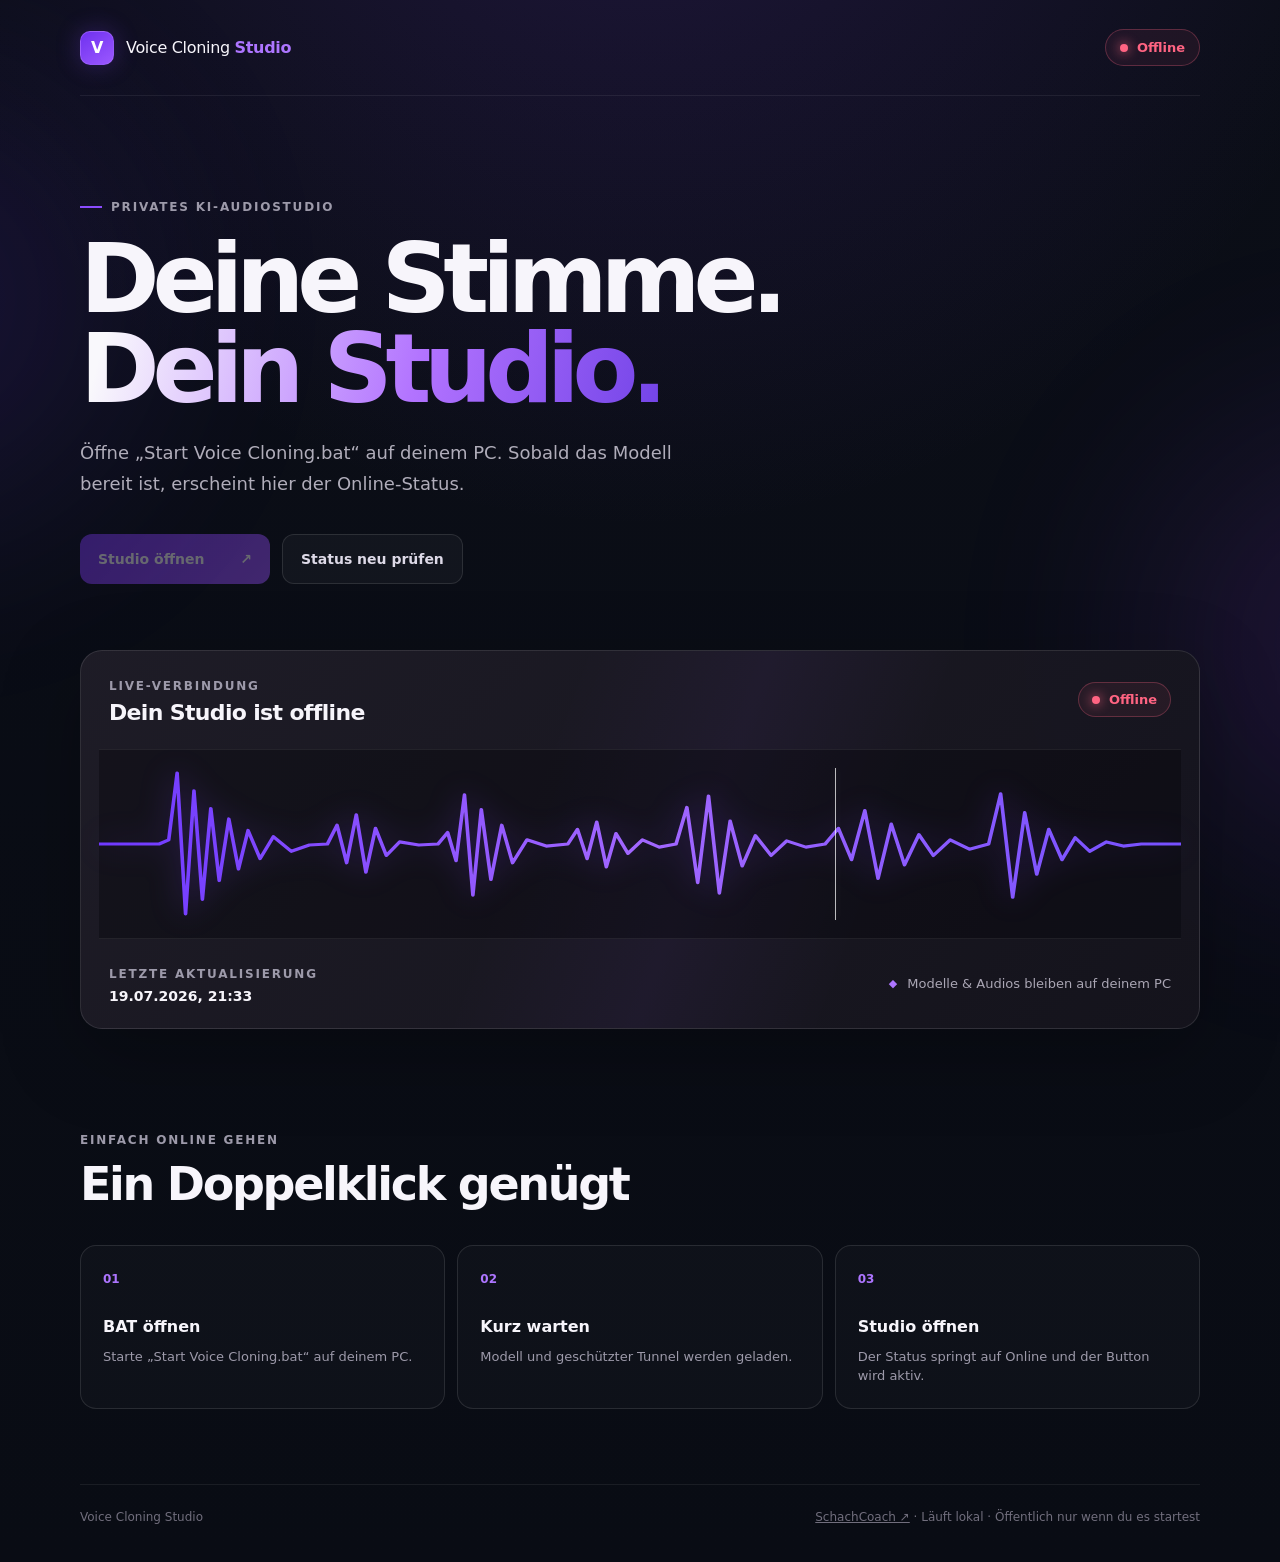
==== commit e72fb76b: "Schach-Coach: Spielen mit Live-Tipps und Chess.com-Auswertung Neue statische Seite unter /chess/, di" ====
--- a/index.html
+++ b/index.html
@@ -95,7 +95,7 @@
 
       <footer>
         <span>Voice Cloning Studio</span>
-        <span>Läuft lokal · Öffentlich nur wenn du es startest</span>
+        <span><a href="./chess/">SchachCoach ↗</a> · Läuft lokal · Öffentlich nur wenn du es startest</span>
       </footer>
     </main>
 
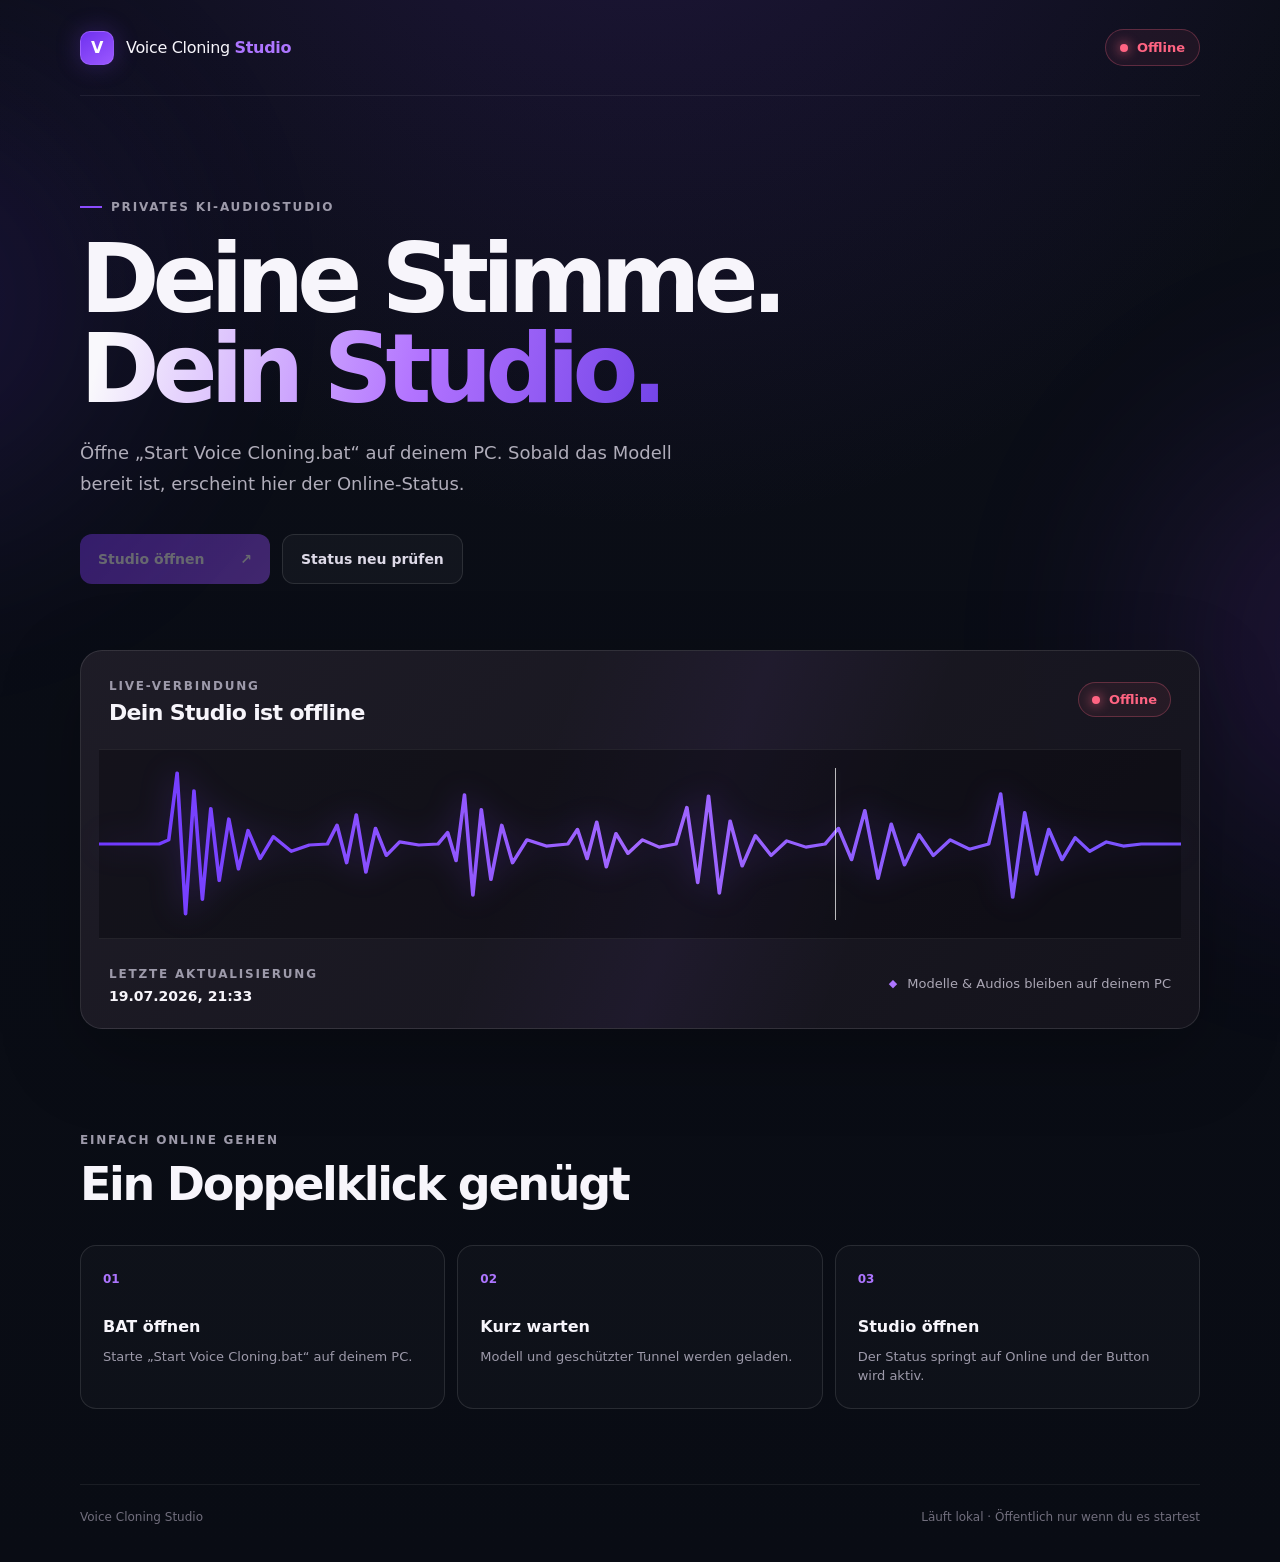
==== commit 9379e1c2: "Schach-Coach in eigenes Repository verschoben Die Seite lebt jetzt unter mniklas189-png/chess-coach " ====
--- a/index.html
+++ b/index.html
@@ -95,7 +95,7 @@
 
       <footer>
         <span>Voice Cloning Studio</span>
-        <span><a href="./chess/">SchachCoach ↗</a> · Läuft lokal · Öffentlich nur wenn du es startest</span>
+        <span>Läuft lokal · Öffentlich nur wenn du es startest</span>
       </footer>
     </main>
 
